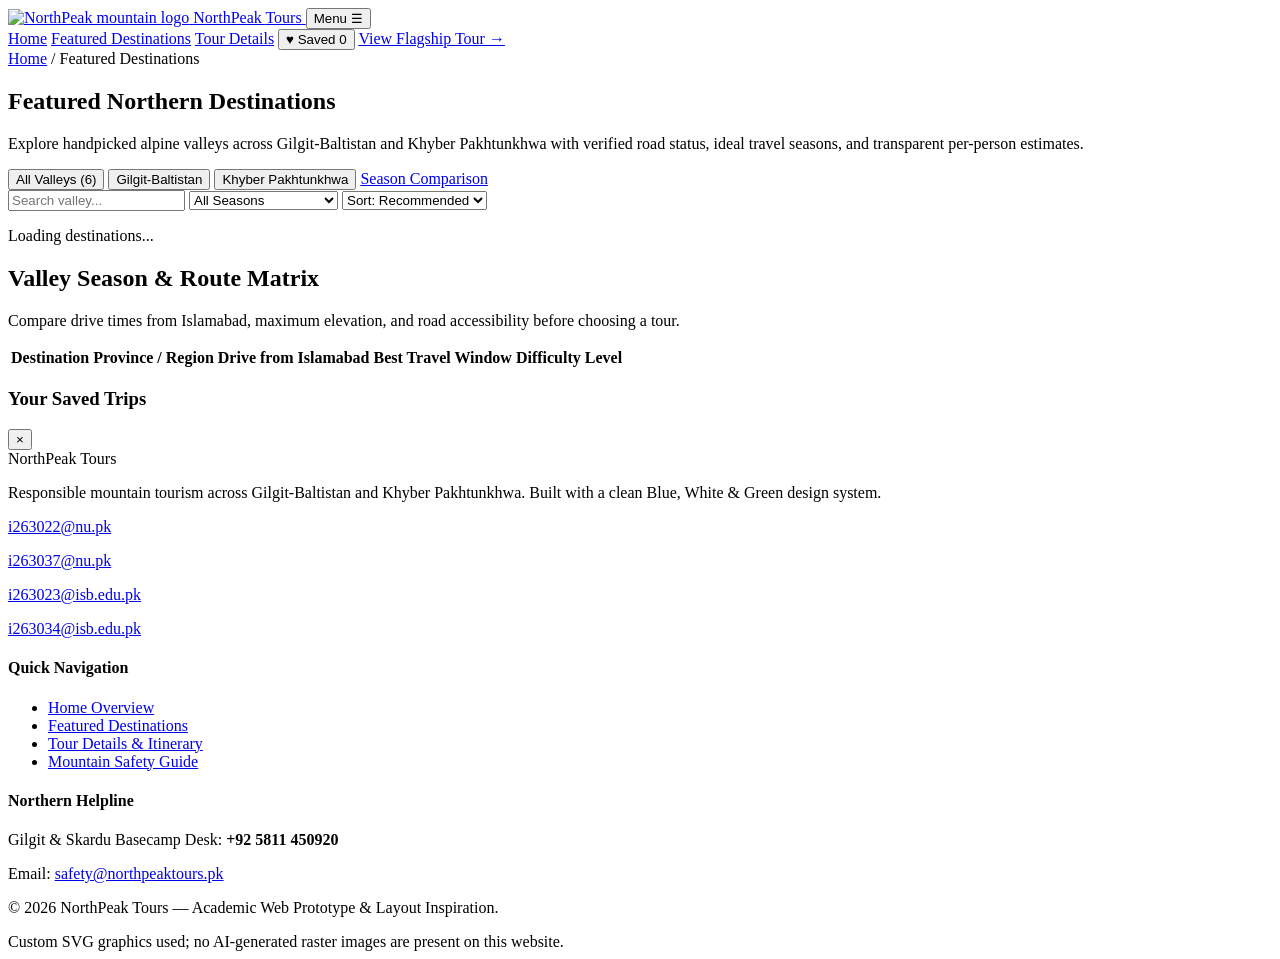
==== pages/destination.html @ b5f0cfb5 "Create destination.html" ====
<!DOCTYPE html>
<html lang="en">
<head>
  <meta charset="UTF-8" />
  <meta name="viewport" content="width=device-width, initial-scale=1.0" />
  <title>Featured Destinations — NorthPeak Tours</title>
  <link rel="stylesheet" href="destination.css" />
</head>
<body>
  <!-- Header & Navigation -->
  <header class="site-header">
    <div class="container nav-wrapper">
      <a href="homepage.html" class="brand-logo">
        <img src="images/mountain-logo.jpeg" alt="NorthPeak mountain logo" width="44" height="44" />
        <span>NorthPeak <span class="brand-accent">Tours</span></span>
      </a>

      <button type="button" id="nav-toggle-btn" class="nav-toggle-btn" aria-expanded="false" aria-controls="nav-menu">
        Menu &#9776;
      </button>

      <nav id="nav-menu" class="nav-menu" aria-label="Main Navigation">
        <a href="homepage.html" class="nav-link">Home</a>
        <a href="destinations.html" class="nav-link active">Featured Destinations</a>
        <a href="tour-details.html" class="nav-link">Tour Details</a>
        <button type="button" id="open-saved-modal" class="nav-saved-btn">
          &#9829; Saved <span id="saved-count-badge" class="saved-count-badge">0</span>
        </button>
        <a href="tour-details.html" class="nav-cta">View Flagship Tour &rarr;</a>
      </nav>
    </div>
  </header>

  <main>
    <!-- Page Banner -->
    <section class="page-banner">
      <div class="container">
        <div class="breadcrumb">
          <a href="homepage.html">Home</a>
          <span>/</span>
          <span>Featured Destinations</span>
        </div>
        <h1>Featured Northern Destinations</h1>
        <p>
          Explore handpicked alpine valleys across Gilgit-Baltistan and Khyber Pakhtunkhwa with
          verified road status, ideal travel seasons, and transparent per-person estimates.
        </p>
      </div>
    </section>

    <!-- Destinations Catalog (Data-driven via destination.js) -->
    <section class="section-pad">
      <div class="container">
        <div class="destinations-toolbar">
          <div class="filter-pills" role="group" aria-label="Region Filters">
            <button type="button" class="pill-link active" data-region="all">All Valleys (6)</button>
            <button type="button" class="pill-link" data-region="gb">Gilgit-Baltistan</button>
            <button type="button" class="pill-link" data-region="kpk">Khyber Pakhtunkhwa</button>
            <a href="#seasonal-matrix" class="pill-link">Season Comparison</a>
          </div>

          <div class="filter-controls">
            <input
              type="search"
              id="dest-search-input"
              class="filter-input"
              placeholder="Search valley..."
              aria-label="Search valley by name or feature"
            />
            <select id="dest-season-filter" class="filter-select" aria-label="Filter by travel season">
              <option value="all">All Seasons</option>
              <option value="summer">Summer (May – Aug)</option>
              <option value="autumn">Autumn (Sep – Oct)</option>
              <option value="spring">Spring (Mar – Apr)</option>
              <option value="winter">Winter (Nov – Feb)</option>
            </select>
            <select id="dest-sort-select" class="filter-select" aria-label="Sort destinations">
              <option value="default">Sort: Recommended</option>
              <option value="price-asc">Price: Low to High</option>
              <option value="price-desc">Price: High to Low</option>
              <option value="rating">Highest Rated</option>
            </select>
          </div>
        </div>

        <p id="results-meta" class="results-meta" aria-live="polite">Loading destinations...</p>
        <div id="all-valleys" class="destinations-grid"></div>
      </div>
    </section>

    <!-- Seasonal Comparison Table (Data-driven via destination.js) -->
    <section id="seasonal-matrix" class="stats-section section-matrix">
      <div class="container">
        <div class="section-header">
          <div>
            <h2 class="section-title">Valley Season &amp; Route Matrix</h2>
            <p class="section-desc">
              Compare drive times from Islamabad, maximum elevation, and road accessibility before choosing a tour.
            </p>
          </div>
        </div>

        <div class="table-wrap">
          <table class="info-table">
            <thead>
              <tr>
                <th>Destination</th>
                <th>Province / Region</th>
                <th>Drive from Islamabad</th>
                <th>Best Travel Window</th>
                <th>Difficulty Level</th>
              </tr>
            </thead>
            <tbody id="matrix-table-body"></tbody>
          </table>
        </div>
      </div>
    </section>
  </main>

  <!-- Saved Trips Modal -->
  <div id="saved-trips-modal" class="modal-backdrop" role="dialog" aria-modal="true" aria-labelledby="saved-modal-title">
    <div class="modal-box">
      <div class="modal-header">
        <h3 id="saved-modal-title">Your Saved Trips</h3>
        <button type="button" id="close-saved-modal" class="modal-close-btn" aria-label="Close modal">&times;</button>
      </div>
      <div id="saved-trips-list"></div>
    </div>
  </div>

  <!-- Dark Navy Footer -->
  <footer class="site-footer">
    <div class="container">
      <div class="footer-grid">
        <div>
          <div class="footer-brand">NorthPeak <span>Tours</span></div>
          <p class="footer-text">
            Responsible mountain tourism across Gilgit-Baltistan and Khyber Pakhtunkhwa. Built with
            a clean Blue, White &amp; Green design system.
          </p>
          <p class="footer-text"><a href="mailto:i263022@nu.pk">i263022@nu.pk</a></p>
          <p class="footer-text"><a href="mailto:i263037@nu.pk">i263037@nu.pk</a></p>
          <p class="footer-text"><a href="mailto:i263023@isb.edu.pk">i263023@isb.edu.pk</a></p>
          <p class="footer-text"><a href="mailto:i263034@isb.edu.pk">i263034@isb.edu.pk</a></p>
        </div>

        <div class="footer-col">
          <h4>Quick Navigation</h4>
          <ul class="footer-links">
            <li><a href="homepage.html">Home Overview</a></li>
            <li><a href="destinations.html">Featured Destinations</a></li>
            <li><a href="tour-details.html">Tour Details &amp; Itinerary</a></li>
            <li><a href="tour-details.html#safety-info">Mountain Safety Guide</a></li>
          </ul>
        </div>

        <div class="footer-col footer-contact">
          <h4>Northern Helpline</h4>
          <p>Gilgit &amp; Skardu Basecamp Desk: <strong>+92 5811 450920</strong></p>
          <p>Email: <a href="mailto:safety@northpeaktours.pk">safety@northpeaktours.pk</a></p>
        </div>
      </div>

      <div class="footer-bottom">
        <p>&copy; 2026 NorthPeak Tours &mdash; Academic Web Prototype &amp; Layout Inspiration.</p>
        <div class="ai-disclosure">
          Custom SVG graphics used; no AI-generated raster images are present on this website.
        </div>
      </div>
    </div>
  </footer>

  <script src="destination.js"></script>
</body>
</html>
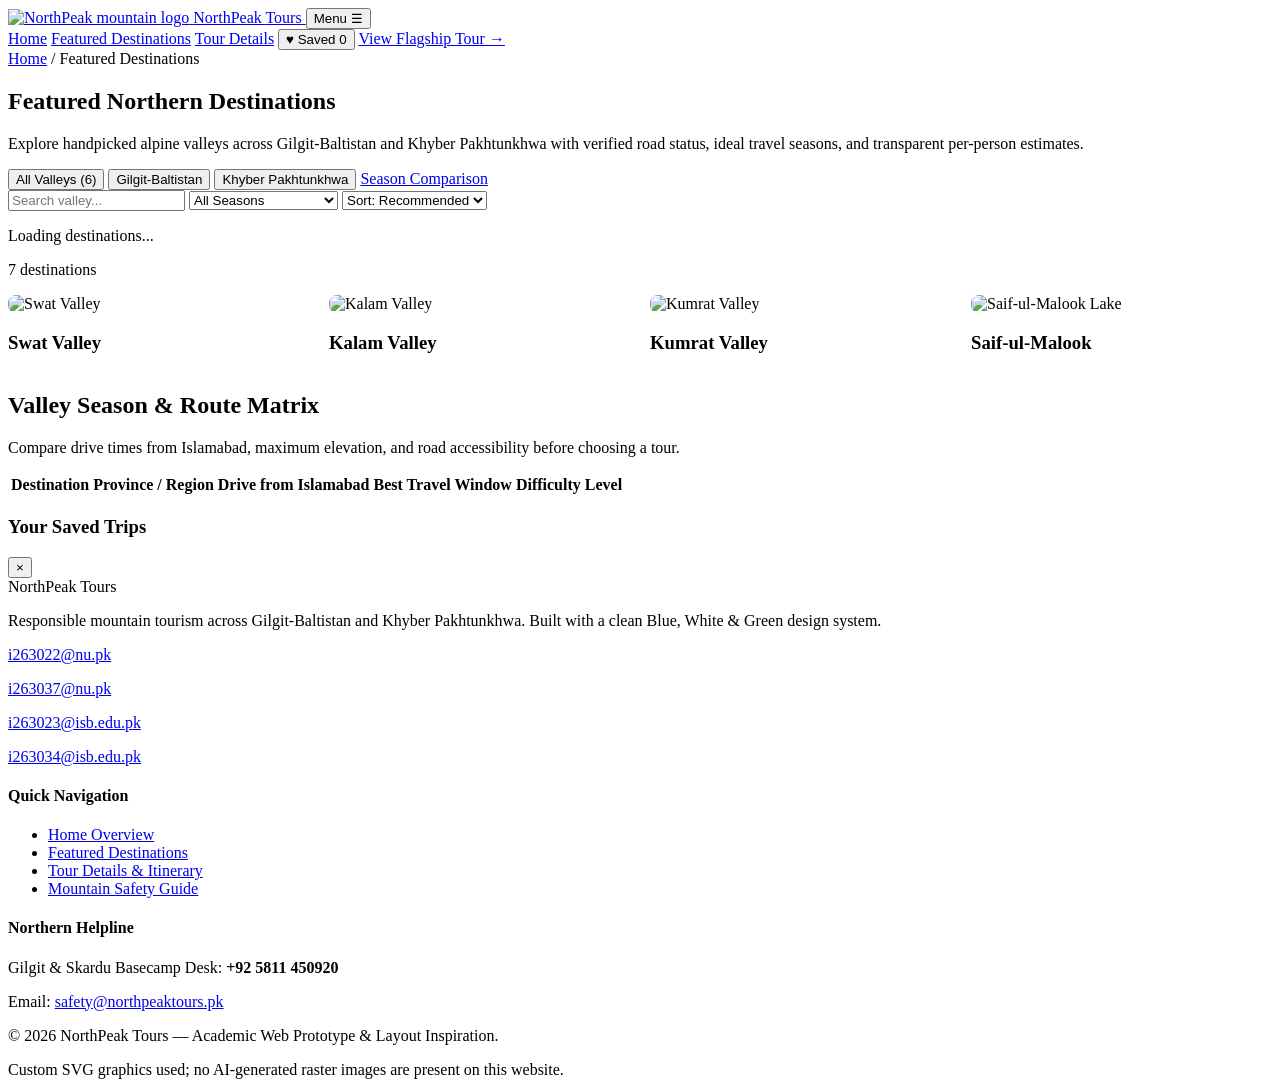
==== commit 569ccfb4: "Update destination.html" ====
--- a/pages/destination.html
+++ b/pages/destination.html
@@ -11,7 +11,7 @@
   <header class="site-header">
     <div class="container nav-wrapper">
       <a href="homepage.html" class="brand-logo">
-        <img src="images/mountain-logo.jpeg" alt="NorthPeak mountain logo" width="44" height="44" />
+        <img src="../images/mountain-logo.jpeg" alt="NorthPeak mountain logo" width="44" height="44" />
         <span>NorthPeak <span class="brand-accent">Tours</span></span>
       </a>
 
@@ -85,6 +85,23 @@
 
         <p id="results-meta" class="results-meta" aria-live="polite">Loading destinations...</p>
         <div id="all-valleys" class="destinations-grid"></div>
+        <p id="results-meta" class="results-meta" aria-live="polite">7 destinations</p>
+        <div id="all-valleys" class="destinations-grid" style="display:grid;grid-template-columns:repeat(auto-fit,minmax(240px,1fr));gap:20px;">
+          <article class="destination-card">
+            <img src="../../abcd/images/swat.png" alt="Swat Valley" style="width:100%;height:220px;object-fit:cover;border-radius:8px;" />
+            <h3>Swat Valley</h3>
+          </article>
+          <article class="destination-card">
+            <img src="../../abcd/images/kalam.png" alt="Kalam Valley" style="width:100%;height:220px;object-fit:cover;border-radius:8px;" />
+            <h3>Kalam Valley</h3>
+          </article>
+          <article class="destination-card">
+            <img src="../../abcd/images/kumrat.png" alt="Kumrat Valley" style="width:100%;height:220px;object-fit:cover;border-radius:8px;" />
+            <h3>Kumrat Valley</h3>
+          </article>
+          <article class="destination-card">
+            <img src="../../abcd/images/saif-ul-malook.png" alt="Saif-ul-Malook Lake" style="width:100%;height:220px;object-fit:cover;border-radius:8px;" />
+            <h3>Saif-ul-Malook</h3>
       </div>
     </section>
 
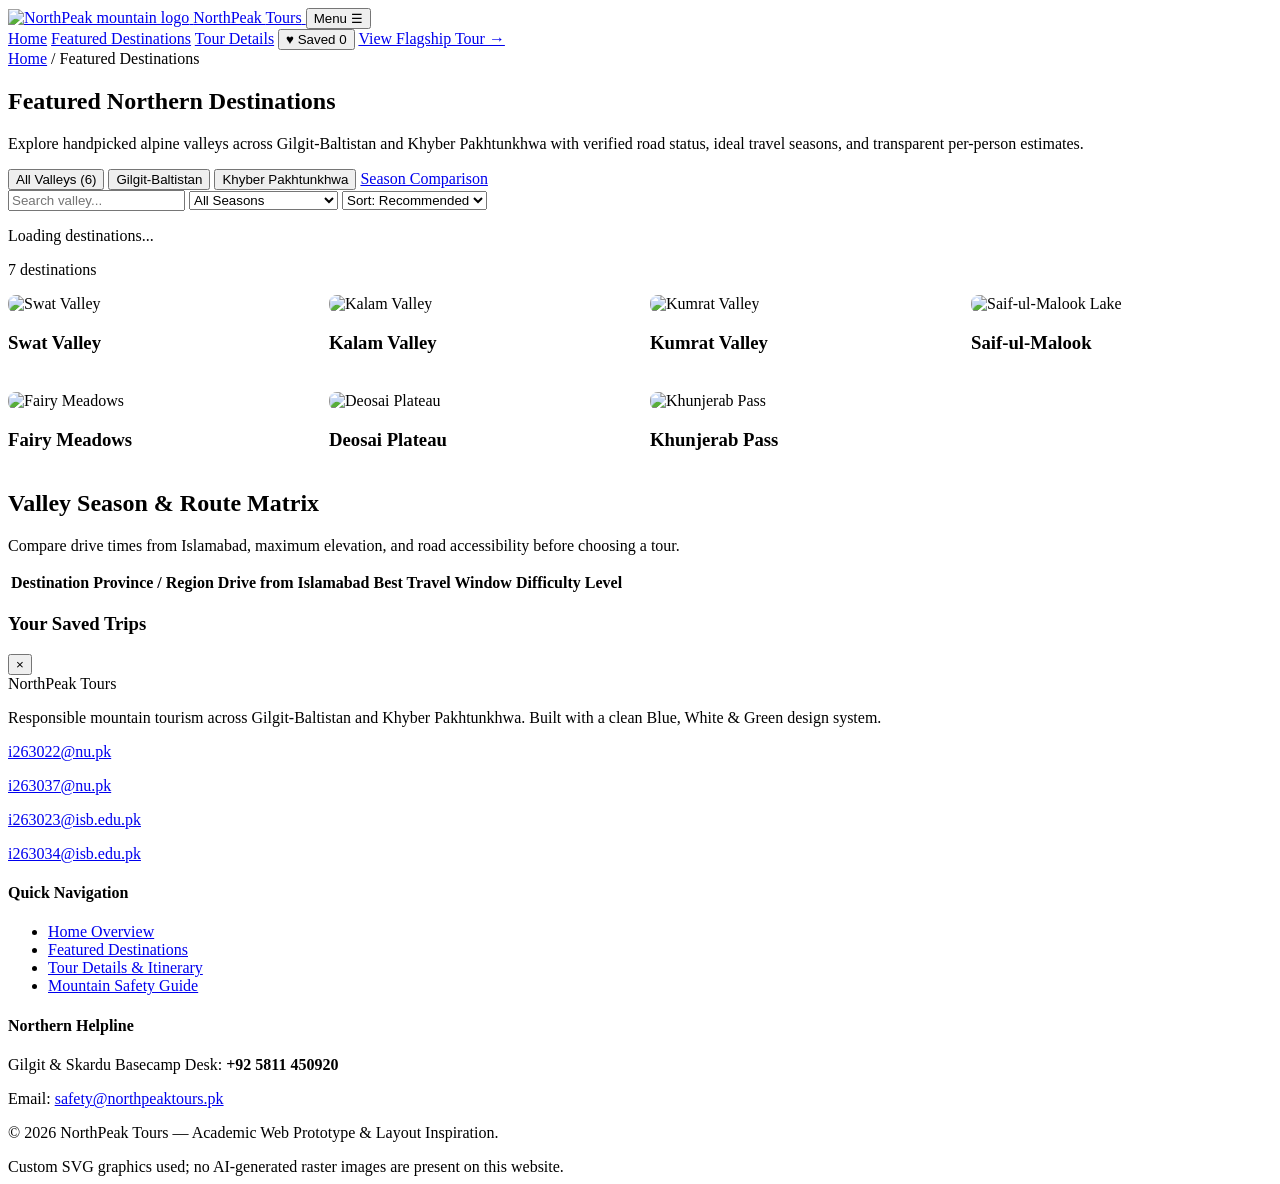
==== commit d4032a15: "Update destination.html" ====
--- a/pages/destination.html
+++ b/pages/destination.html
@@ -102,6 +102,20 @@
           <article class="destination-card">
             <img src="../../abcd/images/saif-ul-malook.png" alt="Saif-ul-Malook Lake" style="width:100%;height:220px;object-fit:cover;border-radius:8px;" />
             <h3>Saif-ul-Malook</h3>
+          </article>
+          <article class="destination-card">
+            <img src="../../abcd/images/fairy-meadows.png" alt="Fairy Meadows" style="width:100%;height:220px;object-fit:cover;border-radius:8px;" />
+            <h3>Fairy Meadows</h3>
+          </article>
+          <article class="destination-card">
+            <img src="../../abcd/images/deosai.png" alt="Deosai Plateau" style="width:100%;height:220px;object-fit:cover;border-radius:8px;" />
+            <h3>Deosai Plateau</h3>
+          </article>
+          <article class="destination-card">
+            <img src="../../abcd/images/khunjerab-pass.png" alt="Khunjerab Pass" style="width:100%;height:220px;object-fit:cover;border-radius:8px;" />
+            <h3>Khunjerab Pass</h3>
+          </article>
+        </div>
       </div>
     </section>
 
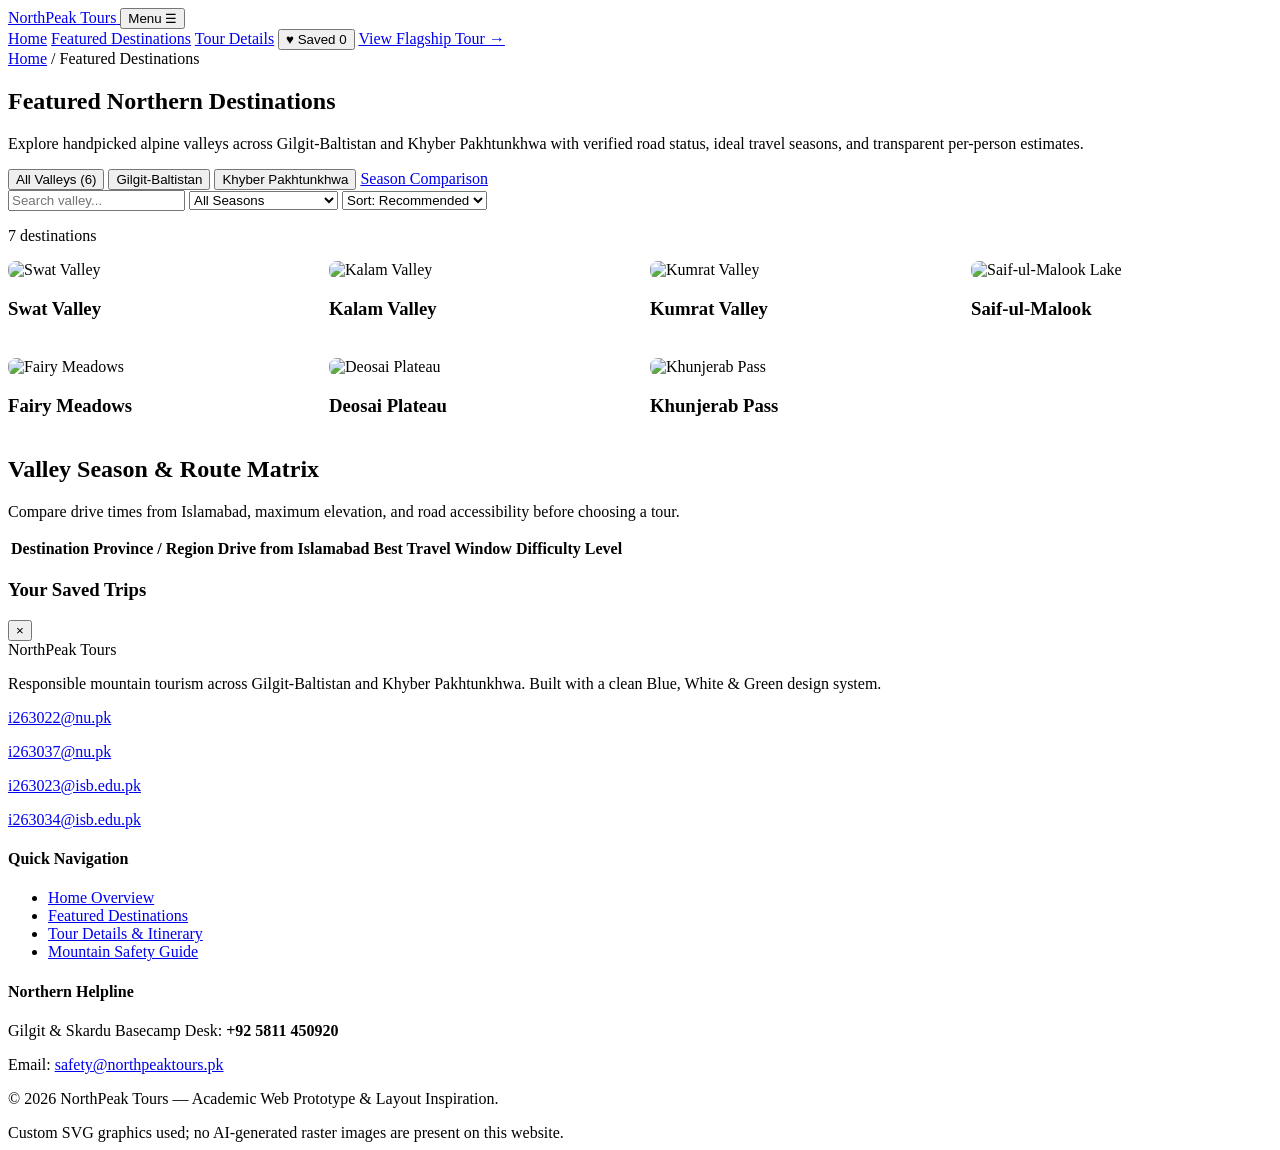
==== commit 7b493ca0: "Update destination.html" ====
--- a/pages/destination.html
+++ b/pages/destination.html
@@ -11,7 +11,6 @@
   <header class="site-header">
     <div class="container nav-wrapper">
       <a href="homepage.html" class="brand-logo">
-        <img src="../images/mountain-logo.jpeg" alt="NorthPeak mountain logo" width="44" height="44" />
         <span>NorthPeak <span class="brand-accent">Tours</span></span>
       </a>
 
@@ -83,8 +82,6 @@
           </div>
         </div>
 
-        <p id="results-meta" class="results-meta" aria-live="polite">Loading destinations...</p>
-        <div id="all-valleys" class="destinations-grid"></div>
         <p id="results-meta" class="results-meta" aria-live="polite">7 destinations</p>
         <div id="all-valleys" class="destinations-grid" style="display:grid;grid-template-columns:repeat(auto-fit,minmax(240px,1fr));gap:20px;">
           <article class="destination-card">
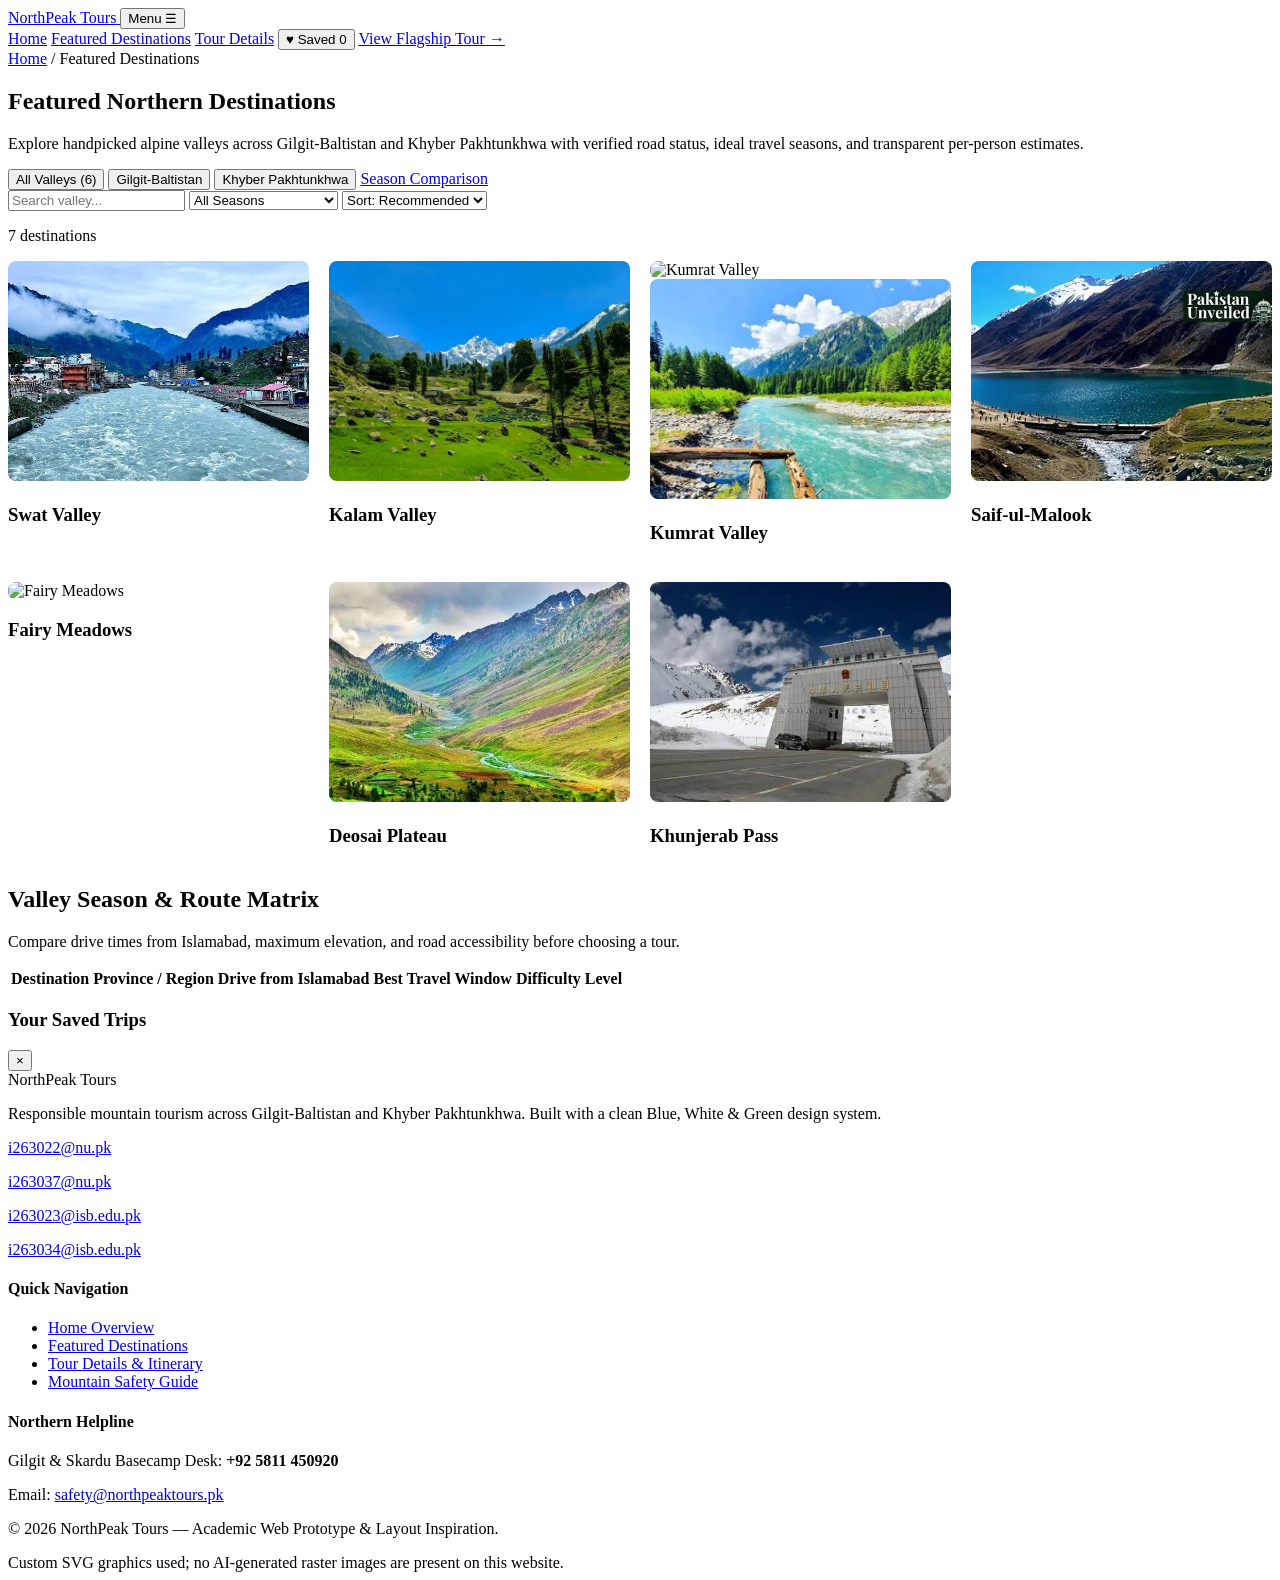
==== commit d3bacd76: "Update destination.html" ====
--- a/pages/destination.html
+++ b/pages/destination.html
@@ -85,19 +85,20 @@
         <p id="results-meta" class="results-meta" aria-live="polite">7 destinations</p>
         <div id="all-valleys" class="destinations-grid" style="display:grid;grid-template-columns:repeat(auto-fit,minmax(240px,1fr));gap:20px;">
           <article class="destination-card">
-            <img src="../../abcd/images/swat.png" alt="Swat Valley" style="width:100%;height:220px;object-fit:cover;border-radius:8px;" />
+            <img src="swat.png" alt="Swat Valley" style="width:100%;height:220px;object-fit:cover;border-radius:8px;" />
             <h3>Swat Valley</h3>
           </article>
           <article class="destination-card">
-            <img src="../../abcd/images/kalam.png" alt="Kalam Valley" style="width:100%;height:220px;object-fit:cover;border-radius:8px;" />
+            <img src="kalam.png" alt="Kalam Valley" style="width:100%;height:220px;object-fit:cover;border-radius:8px;" />
             <h3>Kalam Valley</h3>
           </article>
           <article class="destination-card">
             <img src="../../abcd/images/kumrat.png" alt="Kumrat Valley" style="width:100%;height:220px;object-fit:cover;border-radius:8px;" />
+            <img src="kumrat.png" alt="Kumrat Valley" style="width:100%;height:220px;object-fit:cover;border-radius:8px;" />
             <h3>Kumrat Valley</h3>
           </article>
           <article class="destination-card">
-            <img src="../../abcd/images/saif-ul-malook.png" alt="Saif-ul-Malook Lake" style="width:100%;height:220px;object-fit:cover;border-radius:8px;" />
+            <img src="saif-ul-malook.png" alt="Saif-ul-Malook Lake" style="width:100%;height:220px;object-fit:cover;border-radius:8px;" />
             <h3>Saif-ul-Malook</h3>
           </article>
           <article class="destination-card">
@@ -105,11 +106,11 @@
             <h3>Fairy Meadows</h3>
           </article>
           <article class="destination-card">
-            <img src="../../abcd/images/deosai.png" alt="Deosai Plateau" style="width:100%;height:220px;object-fit:cover;border-radius:8px;" />
+            <img src="deosai.png" alt="Deosai Plateau" style="width:100%;height:220px;object-fit:cover;border-radius:8px;" />
             <h3>Deosai Plateau</h3>
           </article>
           <article class="destination-card">
-            <img src="../../abcd/images/khunjerab-pass.png" alt="Khunjerab Pass" style="width:100%;height:220px;object-fit:cover;border-radius:8px;" />
+            <img src="khunjerab-pass.png" alt="Khunjerab Pass" style="width:100%;height:220px;object-fit:cover;border-radius:8px;" />
             <h3>Khunjerab Pass</h3>
           </article>
         </div>
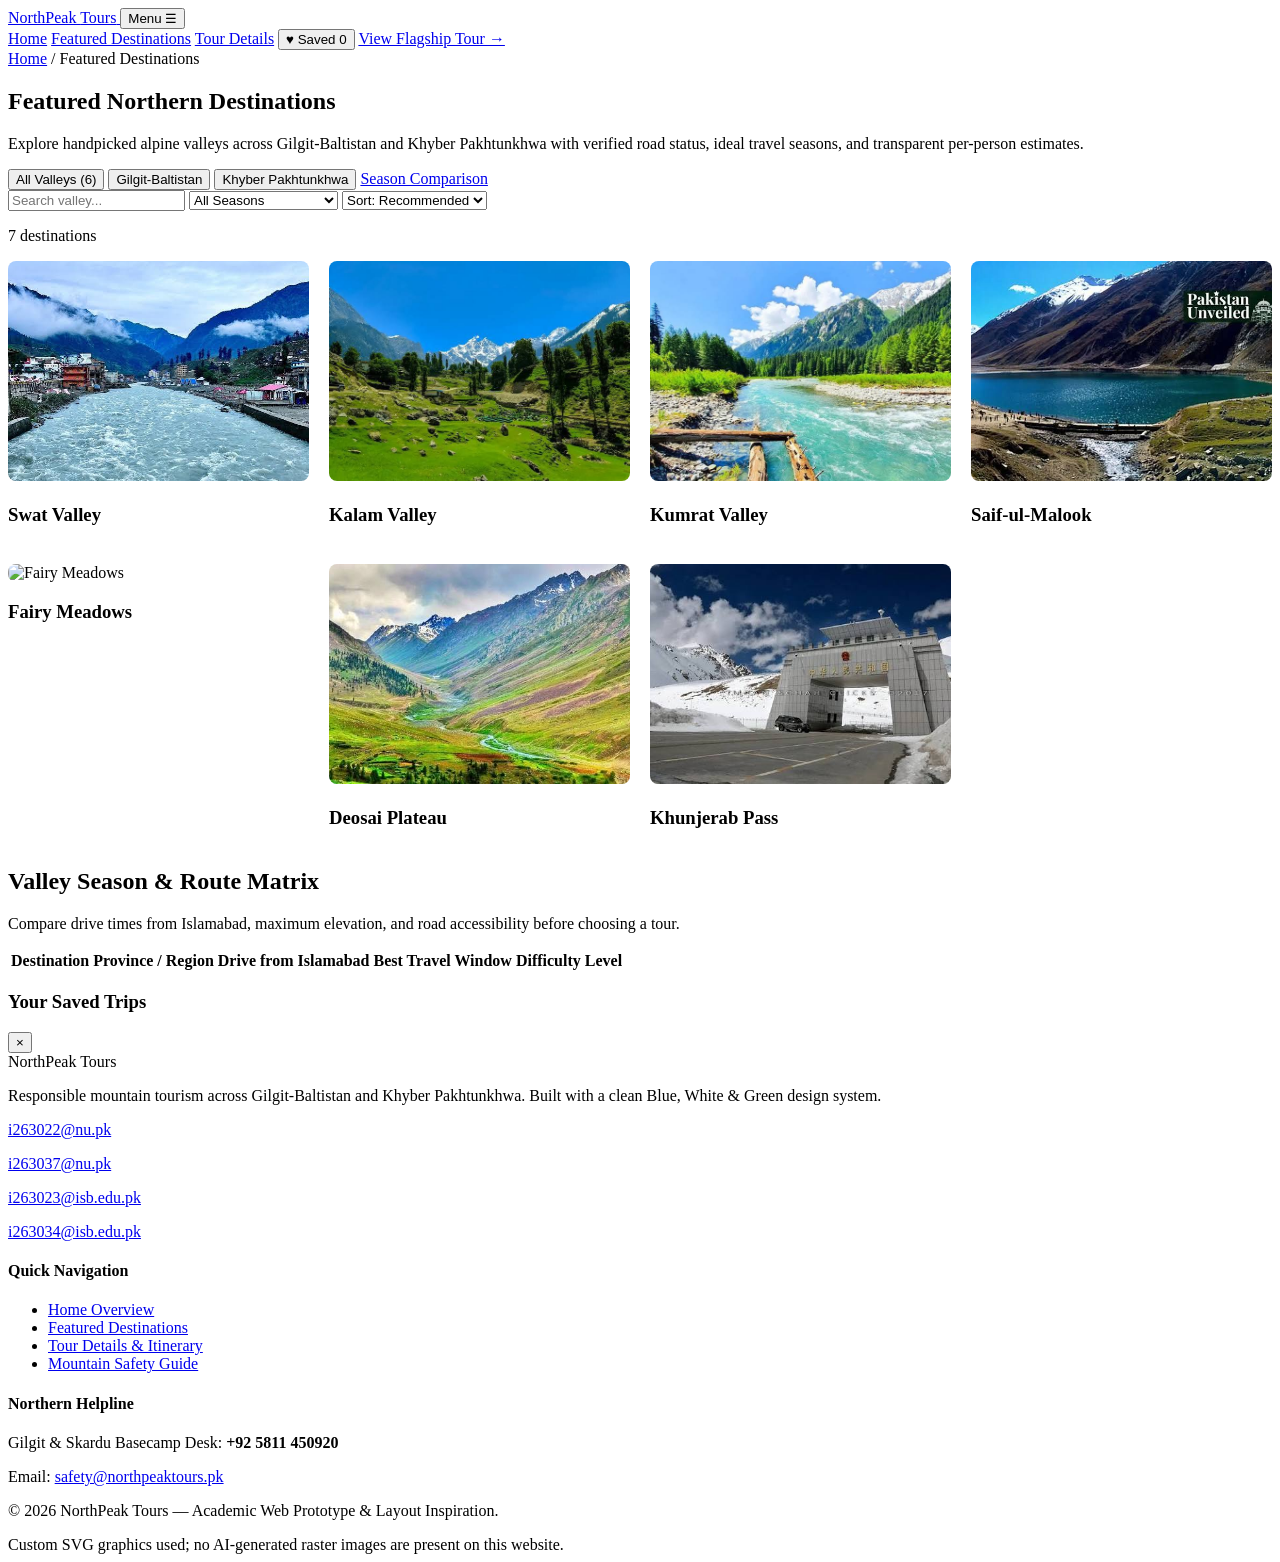
==== commit 628a21fc: "Update destination.html" ====
--- a/pages/destination.html
+++ b/pages/destination.html
@@ -93,7 +93,6 @@
             <h3>Kalam Valley</h3>
           </article>
           <article class="destination-card">
-            <img src="../../abcd/images/kumrat.png" alt="Kumrat Valley" style="width:100%;height:220px;object-fit:cover;border-radius:8px;" />
             <img src="kumrat.png" alt="Kumrat Valley" style="width:100%;height:220px;object-fit:cover;border-radius:8px;" />
             <h3>Kumrat Valley</h3>
           </article>
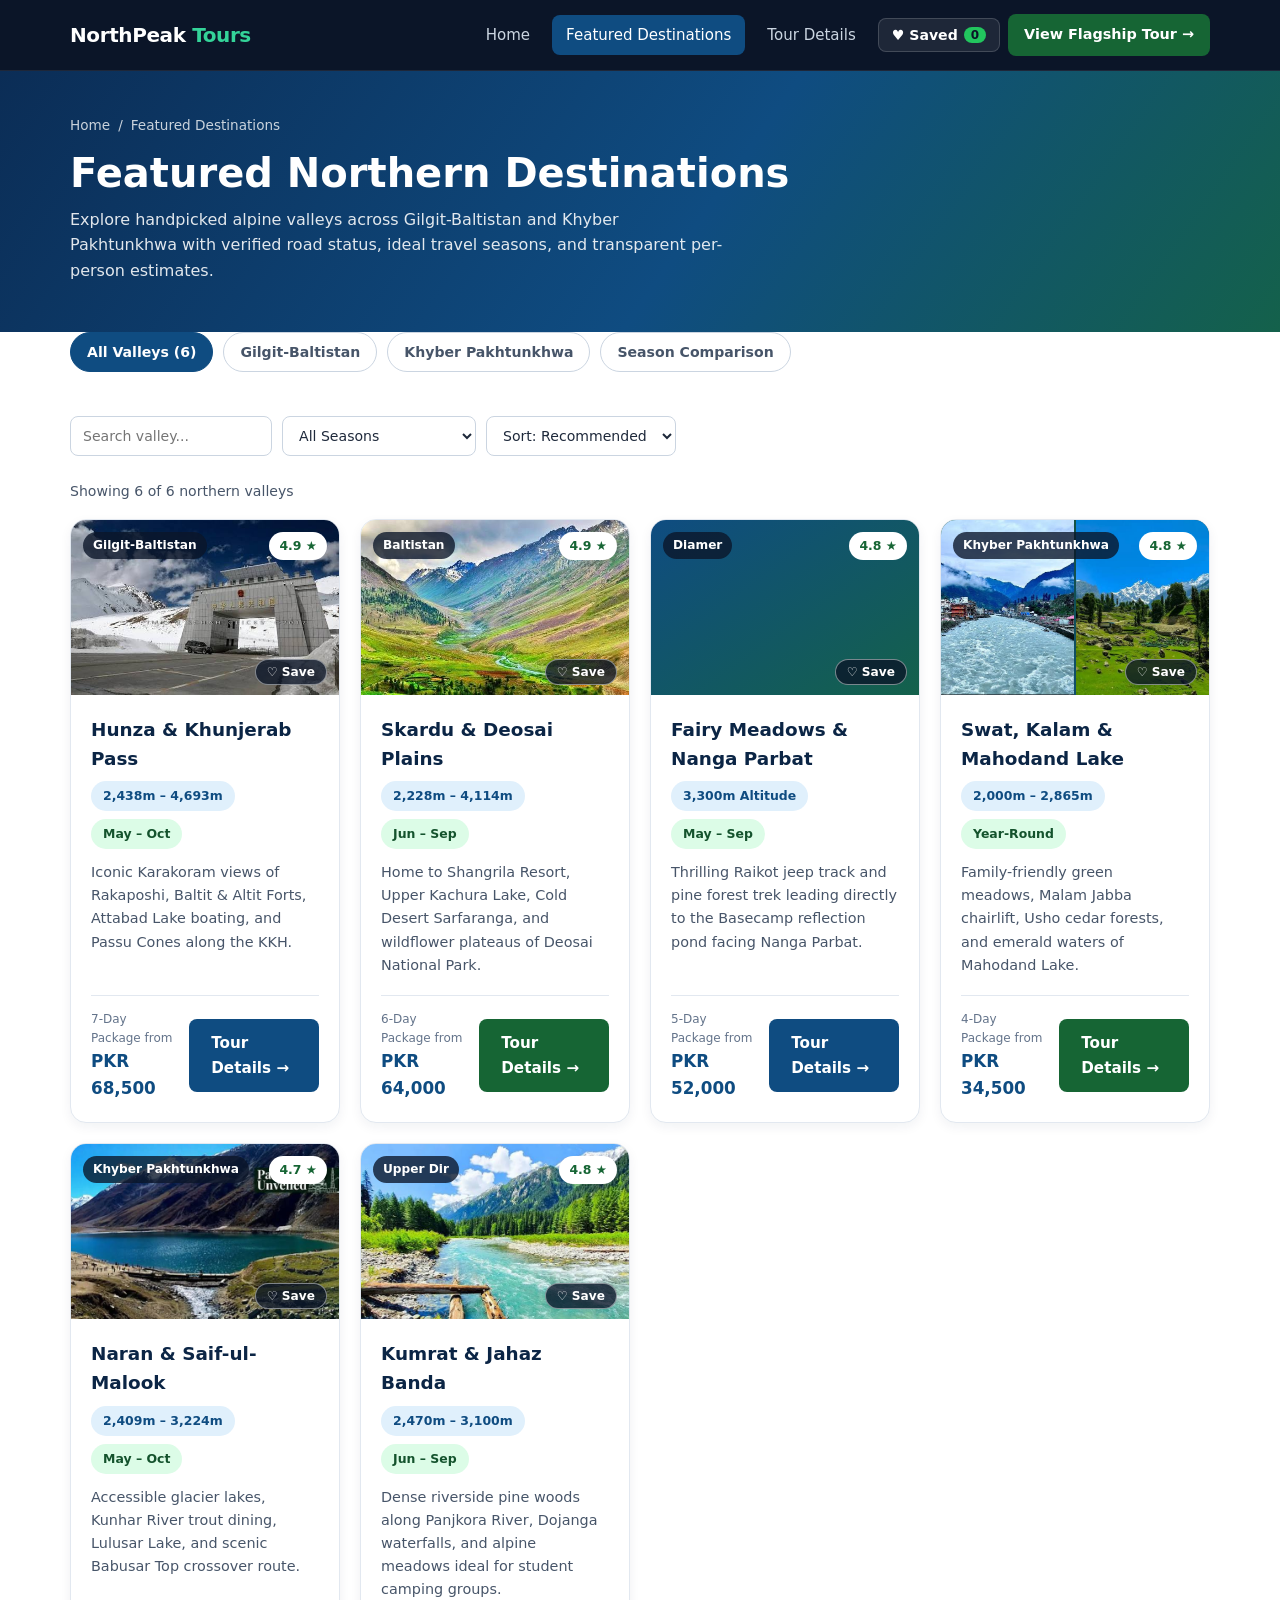
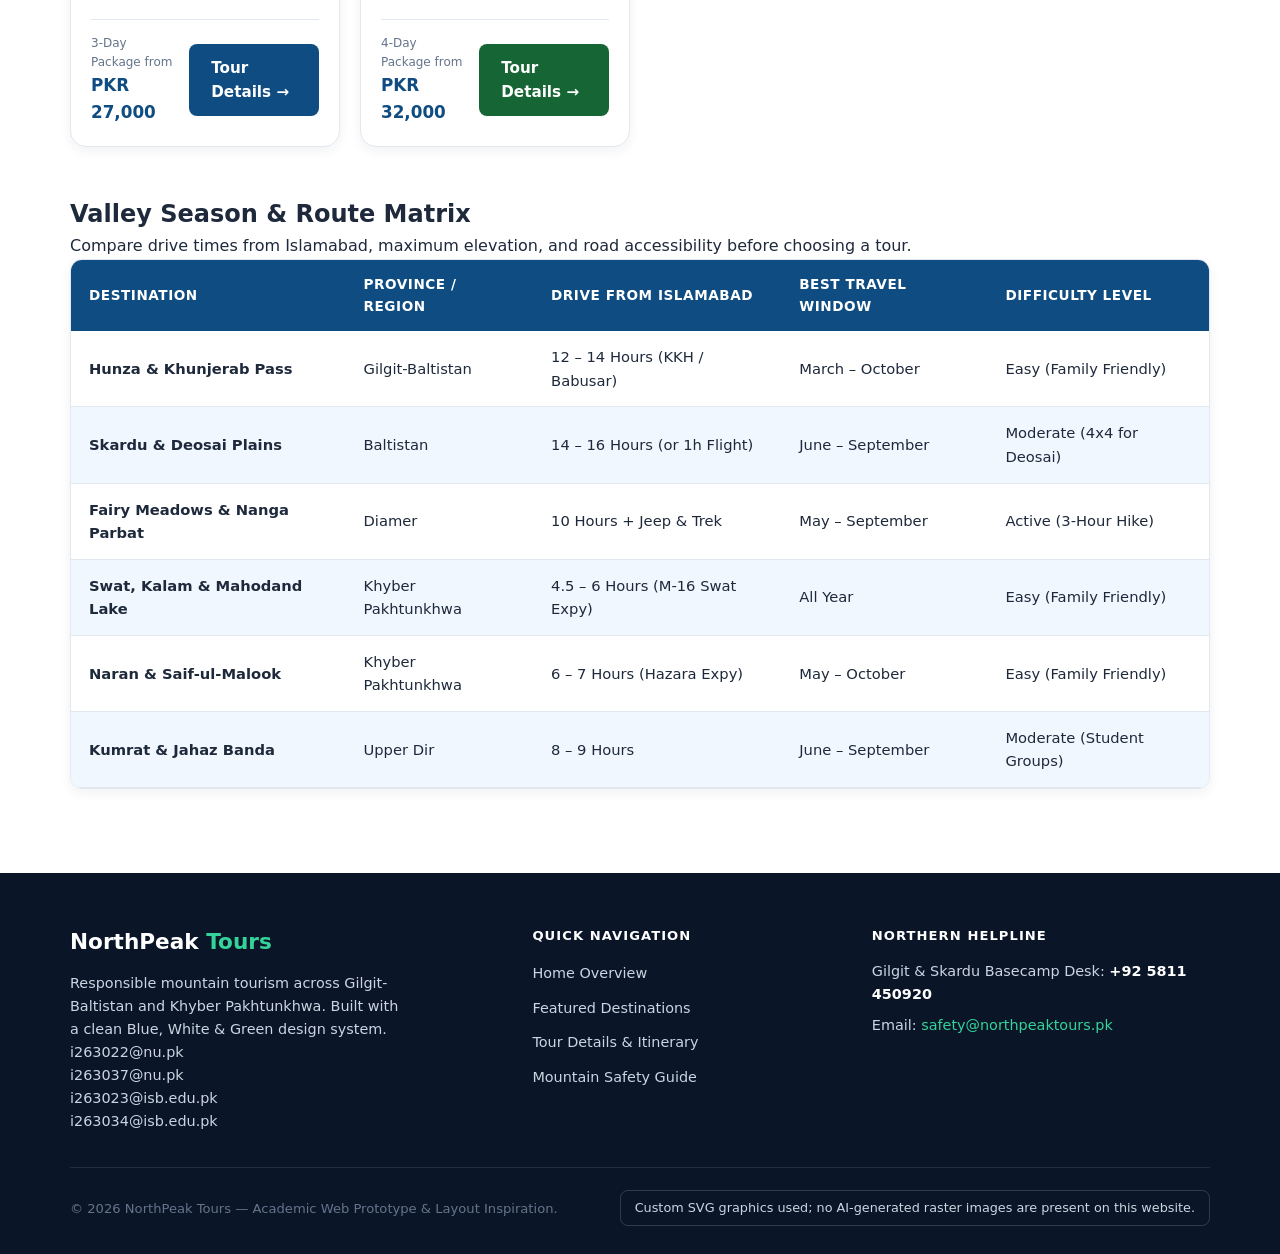
==== commit 0d673b24: "Update destination.html" ====
--- a/pages/destination.html
+++ b/pages/destination.html
@@ -4,13 +4,13 @@
   <meta charset="UTF-8" />
   <meta name="viewport" content="width=device-width, initial-scale=1.0" />
   <title>Featured Destinations — NorthPeak Tours</title>
-  <link rel="stylesheet" href="destination.css" />
+  <link rel="stylesheet" href="../css/destination.css" />
 </head>
 <body>
   <!-- Header & Navigation -->
   <header class="site-header">
     <div class="container nav-wrapper">
-      <a href="homepage.html" class="brand-logo">
+      <a href="../index.html" class="brand-logo">
         <span>NorthPeak <span class="brand-accent">Tours</span></span>
       </a>
 
@@ -19,13 +19,13 @@
       </button>
 
       <nav id="nav-menu" class="nav-menu" aria-label="Main Navigation">
-        <a href="homepage.html" class="nav-link">Home</a>
-        <a href="destinations.html" class="nav-link active">Featured Destinations</a>
-        <a href="tour-details.html" class="nav-link">Tour Details</a>
+        <a href="../index.html" class="nav-link">Home</a>
+        <a href="destination.html" class="nav-link active">Featured Destinations</a>
+        <a href="tour.html" class="nav-link">Tour Details</a>
         <button type="button" id="open-saved-modal" class="nav-saved-btn">
           &#9829; Saved <span id="saved-count-badge" class="saved-count-badge">0</span>
         </button>
-        <a href="tour-details.html" class="nav-cta">View Flagship Tour &rarr;</a>
+        <a href="tour.html" class="nav-cta">View Flagship Tour &rarr;</a>
       </nav>
     </div>
   </header>
@@ -101,7 +101,6 @@
             <h3>Saif-ul-Malook</h3>
           </article>
           <article class="destination-card">
-            <img src="../../abcd/images/fairy-meadows.png" alt="Fairy Meadows" style="width:100%;height:220px;object-fit:cover;border-radius:8px;" />
             <h3>Fairy Meadows</h3>
           </article>
           <article class="destination-card">
@@ -199,6 +198,6 @@
     </div>
   </footer>
 
-  <script src="destination.js"></script>
+  <script src="../js/destination.js"></script>
 </body>
 </html>
--- a/css/destination.css
+++ b/css/destination.css
@@ -0,0 +1,829 @@
+/* NorthPeak Tours — Page-specific stylesheet */
+:root {
+  /* Core Palette (Blue, White & Green) */
+  --blue-900: #0b2545;
+  --blue-800: #0f4c81;
+  --blue-700: #155e9c;
+  --blue-100: #e0f0fc;
+  --blue-50: #f0f7ff;
+  --green-800: #14532d;
+  --green-700: #166534;
+  --green-600: #15803d;
+  --green-500: #22c55e;
+  --green-400: #34d399;
+  --green-100: #dcfce7;
+  --green-50: #ecfdf5;
+  --navy-950: #0b1528;
+  --navy-900: #111c33;
+  --navy-800: #1e293b;
+  --white: #ffffff;
+  --slate-50: #f8fafc;
+  --slate-200: #e2e8f0;
+  --slate-300: #cbd5e1;
+  --slate-500: #64748b;
+  --slate-600: #475569;
+  --slate-800: #1e293b;
+  /* Layout & Elevation */
+  --container-max: 1180px;
+  --radius-sm: 8px;
+  --radius-md: 12px;
+  --radius-lg: 16px;
+  --radius-pill: 999px;
+  --shadow-sm: 0 4px 12px rgba(11, 37, 69, 0.06);
+  --shadow-md: 0 10px 28px rgba(11, 37, 69, 0.1);
+  --shadow-lg: 0 18px 40px rgba(11, 37, 69, 0.16);
+}
+/* Reset & Base */
+*,
+*::before,
+*::after {
+  box-sizing: border-box;
+  margin: 0;
+  padding: 0;
+}
+html {
+  scroll-behavior: smooth;
+}
+body {
+  font-family: "Segoe UI", system-ui, -apple-system, BlinkMacSystemFont, Roboto, sans-serif;
+  color: var(--slate-800);
+  background-color: var(--white);
+  line-height: 1.6;
+  -webkit-font-smoothing: antialiased;
+}
+a {
+  color: inherit;
+  text-decoration: none;
+}
+ul {
+  list-style: none;
+}
+img,
+svg {
+  display: block;
+  max-width: 100%;
+}
+.container {
+  width: 100%;
+  max-width: var(--container-max);
+  margin: 0 auto;
+  padding: 0 20px;
+}
+/* ==========================================================================
+   Header & Responsive Navigation (Pure CSS Toggle)
+   ========================================================================== */
+.site-header {
+  background-color: var(--navy-950);
+  color: var(--white);
+  position: sticky;
+  top: 0;
+  z-index: 100;
+  border-bottom: 1px solid rgba(255, 255, 255, 0.08);
+}
+.nav-wrapper {
+  display: flex;
+  align-items: center;
+  justify-content: space-between;
+  min-height: 70px;
+  gap: 16px;
+  flex-wrap: wrap;
+}
+.brand-logo {
+  display: inline-flex;
+  align-items: center;
+  gap: 10px;
+  font-size: 1.25rem;
+  font-weight: 700;
+  letter-spacing: -0.02em;
+}
+.brand-logo img {
+  width: 44px;
+  height: 44px;
+  object-fit: cover;
+  border-radius: 8px;
+  border: 1px solid rgba(255, 255, 255, 0.16);
+}
+.brand-logo .brand-accent {
+  color: var(--green-400);
+}
+.nav-toggle {
+  display: none;
+}
+.nav-toggle-label {
+  display: none;
+  cursor: pointer;
+  padding: 8px 10px;
+  border: 1px solid rgba(255, 255, 255, 0.2);
+  border-radius: var(--radius-sm);
+  color: var(--white);
+  font-size: 0.9rem;
+  font-weight: 600;
+}
+.nav-menu {
+  display: flex;
+  align-items: center;
+  gap: 8px;
+}
+.nav-link {
+  padding: 8px 14px;
+  border-radius: var(--radius-sm);
+  font-size: 0.94rem;
+  font-weight: 500;
+  color: var(--slate-300);
+  transition: background-color 0.2s ease, color 0.2s ease;
+}
+.nav-link:hover {
+  background-color: rgba(255, 255, 255, 0.08);
+  color: var(--white);
+}
+.nav-link.active {
+  background-color: var(--blue-800);
+  color: var(--white);
+}
+.nav-cta {
+  background-color: var(--green-700);
+  color: var(--white);
+  padding: 9px 16px;
+  border-radius: var(--radius-sm);
+  font-size: 0.9rem;
+  font-weight: 600;
+  transition: background-color 0.2s ease;
+}
+.nav-cta:hover {
+  background-color: var(--green-600);
+}
+/* ==========================================================================
+   Buttons & Badges
+   ========================================================================== */
+.btn {
+  display: inline-flex;
+  align-items: center;
+  justify-content: center;
+  gap: 8px;
+  padding: 12px 22px;
+  border-radius: var(--radius-sm);
+  font-size: 0.95rem;
+  font-weight: 600;
+  border: none;
+  cursor: pointer;
+  transition: transform 0.15s ease, background-color 0.2s ease, box-shadow 0.2s ease;
+}
+.btn:hover {
+  transform: translateY(-1px);
+}
+.btn-green {
+  background-color: var(--green-700);
+  color: var(--white);
+}
+.btn-green:hover {
+  background-color: var(--green-600);
+  box-shadow: 0 6px 18px rgba(22, 101, 52, 0.28);
+}
+.btn-blue {
+  background-color: var(--blue-800);
+  color: var(--white);
+}
+.btn-blue:hover {
+  background-color: var(--blue-700);
+  box-shadow: 0 6px 18px rgba(15, 76, 129, 0.25);
+}
+.btn-outline {
+  background-color: var(--white);
+  color: var(--blue-800);
+  border: 1.5px solid var(--blue-800);
+}
+.btn-outline:hover {
+  background-color: var(--blue-50);
+}
+.btn-full {
+  width: 100%;
+}
+.stats-section.section-matrix {
+  padding: 48px 0 60px;
+}
+.lead-muted {
+  color: var(--slate-600);
+}
+.safety-card {
+  background-color: var(--blue-50);
+  border-color: #cce3f8;
+}
+.safety-card p {
+  margin-bottom: 10px;
+}
+.badge {
+  display: inline-flex;
+  align-items: center;
+  gap: 6px;
+  padding: 5px 12px;
+  border-radius: var(--radius-pill);
+  font-size: 0.78rem;
+  font-weight: 600;
+}
+.badge-blue {
+  background-color: var(--blue-100);
+  color: var(--blue-800);
+}
+.badge-green {
+  background-color: var(--green-100);
+  color: var(--green-800);
+}
+.badge-hero {
+  background-color: rgba(255, 255, 255, 0.12);
+  border: 1px solid rgba(255, 255, 255, 0.22);
+  color: var(--green-400);
+}
+/* ==========================================================================
+   Page Banner (Used on Destinations & Tour Details Pages)
+   ========================================================================== */
+.page-banner {
+  background: linear-gradient(125deg, #0b2d56 0%, #0f4c81 55%, #14614b 100%);
+  color: var(--white);
+  padding: 44px 0 48px;
+}
+.breadcrumb {
+  display: flex;
+  align-items: center;
+  gap: 8px;
+  font-size: 0.85rem;
+  color: rgba(255, 255, 255, 0.78);
+  margin-bottom: 12px;
+  flex-wrap: wrap;
+}
+.breadcrumb a:hover {
+  color: var(--green-400);
+  text-decoration: underline;
+}
+.page-banner h1 {
+  font-size: clamp(1.75rem, 3.4vw, 2.5rem);
+  font-weight: 800;
+  line-height: 1.2;
+  margin-bottom: 10px;
+}
+.page-banner p {
+  color: rgba(255, 255, 255, 0.88);
+  max-width: 660px;
+  font-size: 1rem;
+}
+/* ==========================================================================
+   Featured Destinations Page Styles
+   ========================================================================== */
+.filter-pills {
+  display: flex;
+  flex-wrap: wrap;
+  gap: 10px;
+  margin-bottom: 28px;
+}
+.pill-link {
+  padding: 8px 16px;
+  border-radius: var(--radius-pill);
+  font-size: 0.88rem;
+  font-weight: 600;
+  border: 1px solid var(--slate-300);
+  background-color: var(--white);
+  color: var(--slate-600);
+  transition: all 0.2s ease;
+}
+.pill-link:hover {
+  border-color: var(--blue-800);
+  color: var(--blue-800);
+}
+.pill-link.active {
+  background-color: var(--blue-800);
+  border-color: var(--blue-800);
+  color: var(--white);
+}
+.destinations-grid {
+  display: grid;
+  grid-template-columns: repeat(3, minmax(0, 1fr));
+  gap: 24px;
+}
+.dest-card {
+  background-color: var(--white);
+  border: 1px solid var(--slate-200);
+  border-radius: var(--radius-lg);
+  overflow: hidden;
+  box-shadow: var(--shadow-sm);
+  display: flex;
+  flex-direction: column;
+  transition: transform 0.2s ease, box-shadow 0.2s ease;
+}
+.dest-card:hover {
+  transform: translateY(-4px);
+  box-shadow: var(--shadow-md);
+}
+.dest-visual {
+  position: relative;
+  height: 175px;
+  background: linear-gradient(145deg, #0f4c81, #14614b);
+  display: flex;
+  align-items: flex-end;
+  overflow: hidden;
+}
+.dest-visual.alt-green {
+  background: linear-gradient(145deg, #14532d, #0f4c81);
+}
+.dest-visual svg {
+  width: 100%;
+  height: 100%;
+}
+.dest-visual img {
+  width: 100%;
+  height: 100%;
+  object-fit: cover;
+}
+.dest-visual-image-pair {
+  display: grid;
+  grid-template-columns: repeat(2, minmax(0, 1fr));
+  gap: 2px;
+  width: 100%;
+  height: 100%;
+}
+.dest-badges {
+  position: absolute;
+  top: 12px;
+  left: 12px;
+  right: 12px;
+  display: flex;
+  justify-content: space-between;
+  align-items: center;
+  gap: 8px;
+}
+.dest-tag {
+  background-color: rgba(11, 21, 40, 0.78);
+  color: var(--white);
+  padding: 4px 10px;
+  border-radius: var(--radius-pill);
+  font-size: 0.76rem;
+  font-weight: 600;
+}
+.dest-rating {
+  background-color: var(--white);
+  color: var(--green-700);
+  padding: 4px 10px;
+  border-radius: var(--radius-pill);
+  font-size: 0.78rem;
+  font-weight: 700;
+}
+.dest-content {
+  padding: 20px;
+  display: flex;
+  flex-direction: column;
+  flex: 1;
+}
+.dest-content h3 {
+  font-size: 1.15rem;
+  font-weight: 700;
+  color: var(--blue-900);
+  margin-bottom: 8px;
+}
+.dest-meta {
+  display: flex;
+  flex-wrap: wrap;
+  gap: 8px;
+  margin-bottom: 12px;
+}
+.dest-content p {
+  font-size: 0.9rem;
+  color: var(--slate-600);
+  margin-bottom: 18px;
+  flex: 1;
+}
+.dest-footer {
+  display: flex;
+  align-items: center;
+  justify-content: space-between;
+  gap: 12px;
+  padding-top: 14px;
+  border-top: 1px solid var(--slate-200);
+}
+.dest-price small {
+  display: block;
+  font-size: 0.75rem;
+  color: var(--slate-500);
+}
+.dest-price strong {
+  font-size: 1.05rem;
+  color: var(--blue-800);
+}
+/* Responsive Comparison Table */
+.table-wrap {
+  background-color: var(--white);
+  border: 1px solid var(--slate-200);
+  border-radius: var(--radius-md);
+  overflow-x: auto;
+  box-shadow: var(--shadow-sm);
+}
+.info-table {
+  width: 100%;
+  border-collapse: collapse;
+  min-width: 640px;
+  text-align: left;
+}
+.info-table th {
+  background-color: var(--blue-800);
+  color: var(--white);
+  padding: 14px 18px;
+  font-size: 0.85rem;
+  text-transform: uppercase;
+  letter-spacing: 0.04em;
+}
+.info-table td {
+  padding: 14px 18px;
+  border-bottom: 1px solid var(--slate-200);
+  font-size: 0.92rem;
+  color: var(--slate-800);
+}
+.info-table tbody tr:nth-child(even) {
+  background-color: var(--blue-50);
+}
+/* ==========================================================================
+   Dark Navy Footer
+   ========================================================================== */
+.site-footer {
+  background-color: var(--navy-950);
+  color: var(--white);
+  padding: 52px 0 28px;
+  margin-top: 24px;
+}
+.footer-grid {
+  display: grid;
+  grid-template-columns: 1.4fr 1fr 1.1fr;
+  gap: 32px;
+  padding-bottom: 34px;
+  border-bottom: 1px solid rgba(255, 255, 255, 0.1);
+}
+.footer-brand {
+  font-size: 1.35rem;
+  font-weight: 800;
+  margin-bottom: 12px;
+}
+.footer-brand span {
+  color: var(--green-400);
+}
+.footer-text {
+  font-size: 0.9rem;
+  color: var(--slate-300);
+  max-width: 340px;
+}
+.footer-col h4 {
+  font-size: 0.82rem;
+  font-weight: 700;
+  letter-spacing: 0.08em;
+  text-transform: uppercase;
+  color: var(--white);
+  margin-bottom: 14px;
+}
+.footer-links {
+  display: flex;
+  flex-direction: column;
+  gap: 9px;
+}
+.footer-links a {
+  font-size: 0.9rem;
+  color: var(--slate-300);
+  transition: color 0.2s ease;
+}
+.footer-links a:hover {
+  color: var(--green-400);
+}
+.footer-contact p {
+  font-size: 0.9rem;
+  color: var(--slate-300);
+  margin-bottom: 8px;
+}
+.footer-contact strong {
+  color: var(--white);
+}
+.footer-contact a {
+  color: var(--green-400);
+}
+.footer-bottom {
+  display: flex;
+  align-items: center;
+  justify-content: space-between;
+  gap: 16px;
+  padding-top: 22px;
+  flex-wrap: wrap;
+  font-size: 0.82rem;
+  color: var(--slate-500);
+}
+.ai-disclosure {
+  border: 1px solid rgba(255, 255, 255, 0.16);
+  border-radius: var(--radius-sm);
+  padding: 7px 14px;
+  color: var(--slate-300);
+  font-size: 0.8rem;
+}
+/* ==========================================================================
+   Responsive Breakpoints (Tablet <= 992px, Mobile <= 768px)
+   ========================================================================== */
+@media (max-width: 992px) {
+  .search-bar-card {
+    grid-template-columns: repeat(2, minmax(0, 1fr));
+  }
+  .search-bar-card .btn {
+    grid-column: 1 / -1;
+    width: 100%;
+  }
+  .stats-grid,
+  .highlights-grid {
+    grid-template-columns: repeat(2, minmax(0, 1fr));
+  }
+  .feature-cards-grid,
+  .destinations-grid {
+    grid-template-columns: repeat(2, minmax(0, 1fr));
+  }
+  .tour-layout {
+    grid-template-columns: 1fr;
+  }
+  .sidebar-sticky {
+    position: static;
+  }
+  .footer-grid {
+    grid-template-columns: 1fr 1fr;
+  }
+}
+@media (max-width: 768px) {
+  .nav-toggle-label {
+    display: inline-block;
+  }
+  .nav-menu {
+    display: none;
+    width: 100%;
+    flex-direction: column;
+    align-items: stretch;
+    padding: 12px 0 18px;
+    border-top: 1px solid rgba(255, 255, 255, 0.1);
+  }
+  .nav-toggle:checked ~ .nav-menu {
+    display: flex;
+  }
+  .nav-link,
+  .nav-cta {
+    text-align: center;
+  }
+  .hero {
+    padding: 46px 0 64px;
+  }
+  .search-bar-card {
+    grid-template-columns: 1fr;
+  }
+  .stats-grid,
+ 
+  .highlights-grid,
+  .feature-cards-grid,
+  .destinations-grid,
+  .check-list,
+  .inc-exc-grid,
+  .footer-grid {
+    grid-template-columns: 1fr;
+  }
+  .footer-bottom {
+    flex-direction: column;
+    align-items: flex-start;
+  }
+}
+
+[hidden] {
+  display: none !important;
+}
+
+:focus-visible {
+  outline: 2.5px solid var(--green-400);
+  outline-offset: 2px;
+}
+
+.nav-toggle-btn {
+  display: none;
+  cursor: pointer;
+  padding: 8px 12px;
+  background-color: transparent;
+  border: 1px solid rgba(255, 255, 255, 0.25);
+  border-radius: var(--radius-sm);
+  color: var(--white);
+  font-size: 0.9rem;
+  font-weight: 600;
+  font-family: inherit;
+}
+
+.nav-saved-btn {
+  display: inline-flex;
+  align-items: center;
+  gap: 6px;
+  padding: 8px 13px;
+  border-radius: var(--radius-sm);
+  background-color: rgba(255, 255, 255, 0.08);
+  border: 1px solid rgba(255, 255, 255, 0.16);
+  color: var(--white);
+  font-size: 0.88rem;
+  font-weight: 600;
+  font-family: inherit;
+  cursor: pointer;
+  transition: background-color 0.2s ease;
+}
+
+.nav-saved-btn:hover {
+  background-color: rgba(255, 255, 255, 0.16);
+}
+
+.saved-count-badge {
+  background-color: var(--green-500);
+  color: var(--navy-950);
+  border-radius: var(--radius-pill);
+  padding: 1px 7px;
+  font-size: 0.75rem;
+  font-weight: 800;
+}
+
+.btn-sm {
+  padding: 8px 14px;
+  font-size: 0.85rem;
+}
+
+.modal-backdrop {
+  position: fixed;
+  inset: 0;
+  background-color: rgba(11, 21, 40, 0.68);
+  display: none;
+  align-items: center;
+  justify-content: center;
+  padding: 20px;
+  z-index: 200;
+}
+
+.modal-backdrop.is-open {
+  display: flex;
+}
+
+.modal-box {
+  background-color: var(--white);
+  color: var(--slate-800);
+  border-radius: var(--radius-lg);
+  width: 100%;
+  max-width: 520px;
+  max-height: 85vh;
+  overflow-y: auto;
+  padding: 24px;
+  box-shadow: var(--shadow-lg);
+}
+
+.modal-header {
+  display: flex;
+  align-items: center;
+  justify-content: space-between;
+  gap: 12px;
+  padding-bottom: 12px;
+  border-bottom: 1px solid var(--slate-200);
+  margin-bottom: 16px;
+}
+
+.modal-header h3 {
+  color: var(--blue-900);
+  font-size: 1.2rem;
+}
+
+.modal-close-btn {
+  background: var(--slate-50);
+  border: 1px solid var(--slate-300);
+  border-radius: var(--radius-sm);
+  width: 34px;
+  height: 34px;
+  font-size: 1.1rem;
+  cursor: pointer;
+}
+
+.saved-list-item {
+  display: flex;
+  align-items: center;
+  justify-content: space-between;
+  gap: 12px;
+  padding: 12px;
+  border: 1px solid var(--slate-200);
+  border-radius: var(--radius-sm);
+  margin-bottom: 10px;
+}
+
+.saved-list-item strong {
+  color: var(--blue-900);
+  display: block;
+}
+
+.saved-list-item small {
+  color: var(--slate-500);
+}
+
+.saved-item-actions {
+  display: flex;
+  gap: 8px;
+  flex-shrink: 0;
+}
+
+@media (max-width: 768px) {
+  .nav-toggle-btn {
+    display: inline-block;
+  }
+
+  .nav-menu.is-open {
+    display: flex;
+  }
+
+  .nav-link,
+  .nav-cta,
+  .nav-saved-btn {
+    text-align: center;
+    justify-content: center;
+  }
+}
+
+.destinations-toolbar {
+  display: flex;
+  align-items: center;
+  justify-content: space-between;
+  gap: 16px;
+  flex-wrap: wrap;
+  margin-bottom: 24px;
+}
+
+.filter-controls {
+  display: flex;
+  align-items: center;
+  gap: 10px;
+  flex-wrap: wrap;
+}
+
+.filter-input,
+.filter-select {
+  height: 40px;
+  padding: 0 12px;
+  border: 1px solid var(--slate-300);
+  border-radius: var(--radius-sm);
+  font-family: inherit;
+  font-size: 0.88rem;
+  color: var(--slate-800);
+  background-color: var(--white);
+}
+
+.filter-pills button.pill-link {
+  font-family: inherit;
+  cursor: pointer;
+}
+
+.results-meta {
+  font-size: 0.88rem;
+  color: var(--slate-600);
+  margin-bottom: 16px;
+  font-weight: 500;
+}
+
+.save-trip-btn {
+  position: absolute;
+  bottom: 10px;
+  right: 12px;
+  padding: 5px 11px;
+  border-radius: var(--radius-pill);
+  border: 1px solid rgba(255, 255, 255, 0.45);
+  background-color: rgba(11, 21, 40, 0.78);
+  color: var(--white);
+  font-size: 0.76rem;
+  font-weight: 600;
+  font-family: inherit;
+  cursor: pointer;
+  transition: background-color 0.2s ease;
+}
+
+.save-trip-btn.is-saved {
+  background-color: var(--green-700);
+  border-color: var(--green-400);
+}
+
+.empty-state {
+  grid-column: 1 / -1;
+  text-align: center;
+  background-color: var(--blue-50);
+  border: 1px dashed #93c5fd;
+  border-radius: var(--radius-lg);
+  padding: 40px 24px;
+}
+
+.empty-state h3 {
+  color: var(--blue-900);
+  margin-bottom: 8px;
+}
+
+.empty-state p {
+  color: var(--slate-600);
+  margin-bottom: 16px;
+}
+
+@media (max-width: 768px) {
+  .destinations-toolbar,
+  .filter-controls {
+    align-items: stretch;
+  }
+
+  .filter-input,
+  .filter-select {
+    width: 100%;
+  }
+}
